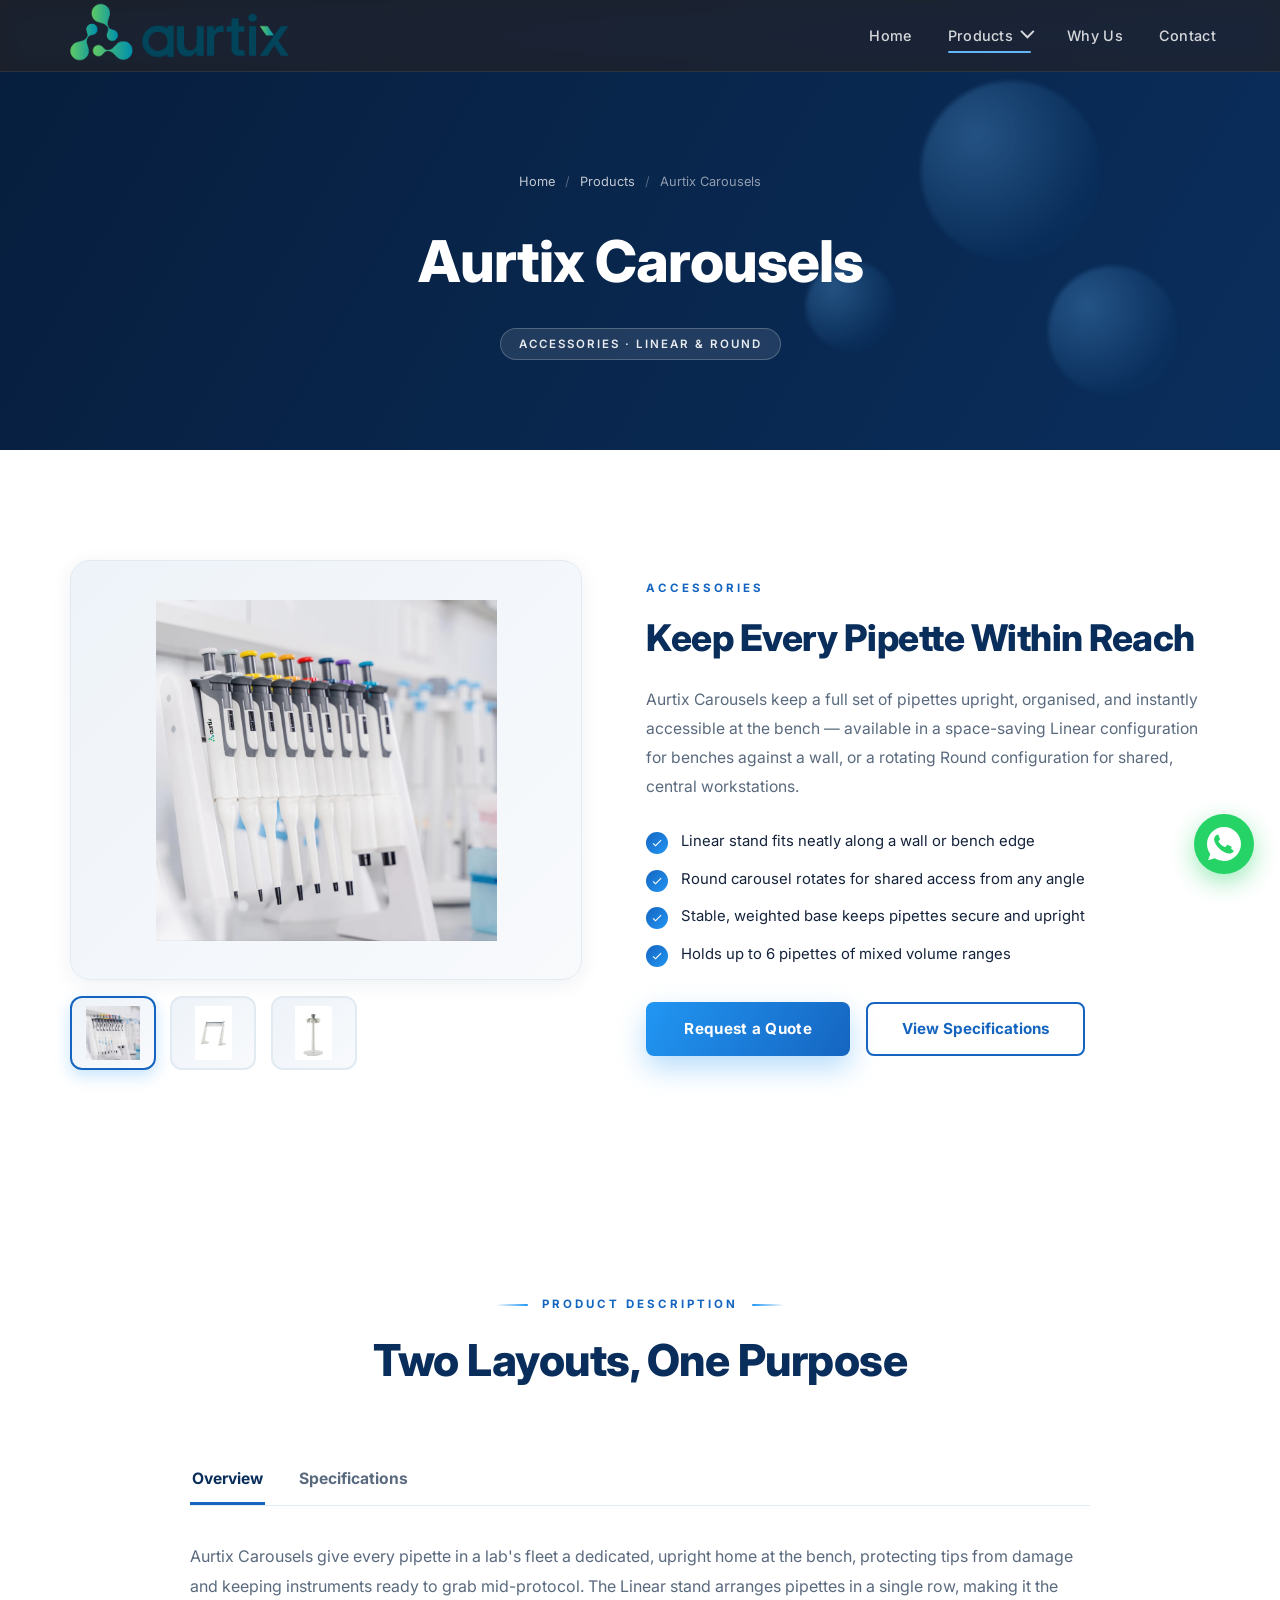
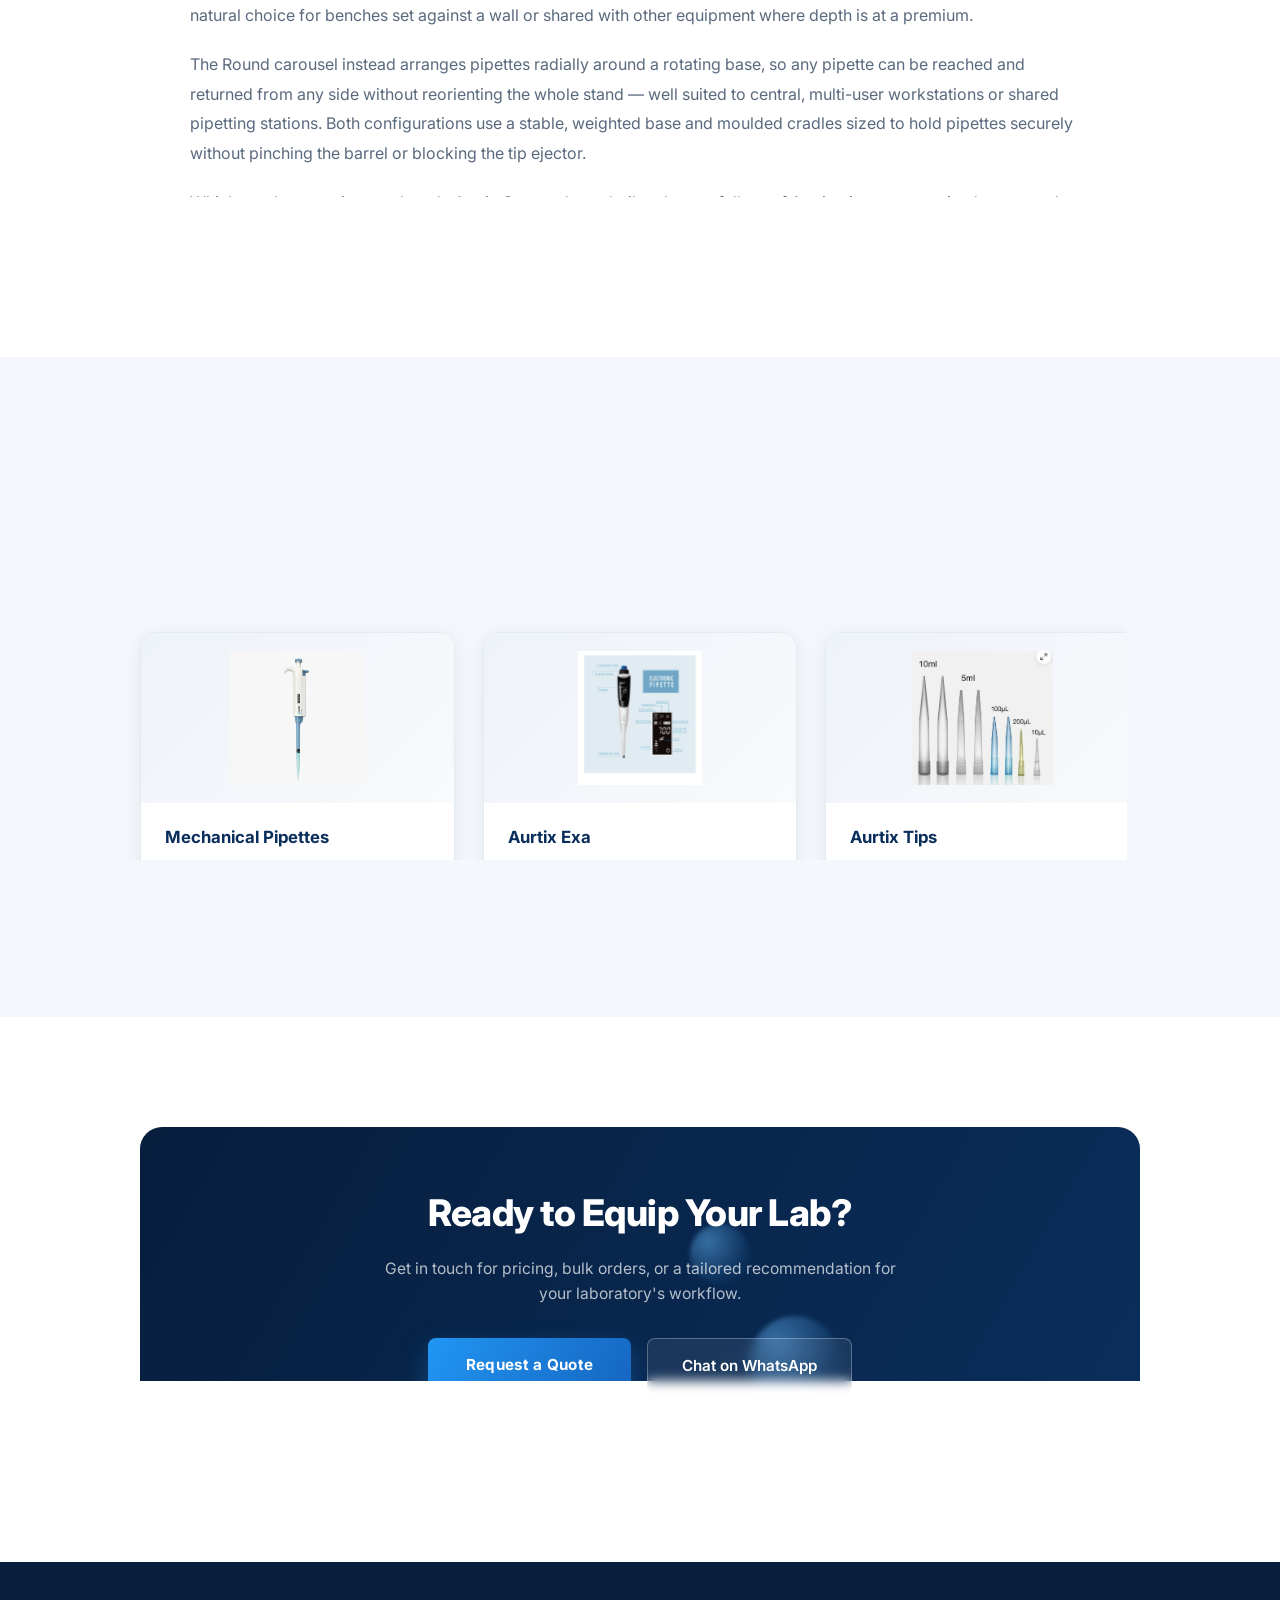
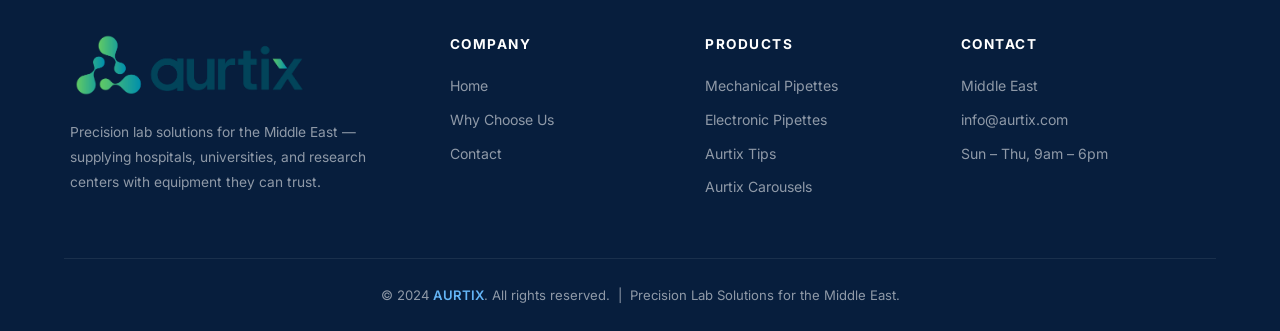
==== aurtix-carousels.html @ 5418d04a "Rebuild product catalog: Liquid Handling, Consumables, Accessories Replaces the old flat catalog (Pi" ====
<!DOCTYPE html>
<html lang="en">
<head>
    <meta charset="UTF-8">
    <meta name="viewport" content="width=device-width, initial-scale=1.0">
    <title>Aurtix Carousels — AURTIX Precision Lab Solutions</title>
    <link rel="preconnect" href="https://fonts.googleapis.com">
    <link rel="preconnect" href="https://fonts.gstatic.com" crossorigin>
    <link href="https://fonts.googleapis.com/css2?family=Inter:wght@400;500;600;700;800&display=swap" rel="stylesheet">
    <link rel="stylesheet" href="css/style.css">
</head>
<body>

<!-- ── Navigation ── -->
<nav id="navbar" class="scrolled">
    <a href="index.html"><img src="images/aurtix_logo_final.png" alt="AURTIX" class="nav-logo"></a>
    <button class="hamburger" id="hamburger" aria-label="Toggle menu">
        <span></span><span></span><span></span>
    </button>
    <ul class="nav-links">
        <li><a href="index.html">Home</a></li>
        <li class="has-dropdown active">
            <a href="index.html#products">Products <i class="chevron"></i></a>
            <div class="dropdown dropdown-mega">
                <div class="dropdown-col dropdown-col-wide">
                    <a class="dd-col-link" href="mechanical-pipettes.html">View All Mechanical Pipettes &#8594;</a>
                    <div class="dropdown-group" role="presentation">Mechanical — Single-Channel</div>
                    <ul>
                        <li><a href="aurtix-lite-single.html"><span class="dd-text">Aurtix Lite<small>TopPette</small></span></a></li>
                        <li><a href="aurtix-neo-single.html"><span class="dd-text">Aurtix Neo<small>Hi-pette</small></span></a></li>
                    </ul>
                    <div class="dropdown-group" role="presentation">Mechanical — Multi-Channel</div>
                    <ul>
                        <li><a href="aurtix-lite-multi.html"><span class="dd-text">Aurtix Lite<small>TopPette</small></span></a></li>
                        <li><a href="aurtix-neo-multi.html"><span class="dd-text">Aurtix Neo<small>Hi-pette</small></span></a></li>
                    </ul>
                    <div class="dropdown-group" role="presentation">Electronic</div>
                    <ul>
                        <li><a href="aurtix-exa.html"><span class="dd-text">Aurtix Exa<small>Electronic Pipette</small></span></a></li>
                    </ul>
                </div>
                <div class="dropdown-col">
                    <div class="dropdown-group" role="presentation">Consumables</div>
                    <ul>
                        <li><a href="aurtix-tips.html"><span class="dd-text">Aurtix Tips</span></a></li>
                    </ul>
                </div>
                <div class="dropdown-col">
                    <div class="dropdown-group" role="presentation">Accessories</div>
                    <ul>
                        <li><a href="aurtix-carousels.html"><span class="dd-text">Aurtix Carousels</span></a></li>
                    </ul>
                </div>
            </div>
        </li>
        <li><a href="index.html#why">Why Us</a></li>
        <li><a href="index.html#contact">Contact</a></li>
    </ul>
</nav>

<!-- ── Page Hero ── -->
<header class="page-hero">
    <div class="orb orb-1"></div>
    <div class="orb orb-2"></div>
    <div class="orb orb-3"></div>
    <div class="breadcrumb">
        <a href="index.html">Home</a>
        <span class="sep">/</span>
        <a href="index.html#products">Products</a>
        <span class="sep">/</span>
        <span>Aurtix Carousels</span>
    </div>
    <h1>Aurtix Carousels</h1>
    <span class="page-tag">Accessories · Linear &amp; Round</span>
</header>

<!-- ── Overview ── -->
<section class="overview">
    <div class="product-overview">
        <div class="reveal reveal-left">
            <div class="gallery-main">
                <img id="gallery-main-img" src="images/products/pipette_stand_linear_1.jpeg" alt="Aurtix Carousels Pipette Stand">
            </div>
            <div class="gallery-thumbs">
                <button class="active" onclick="swapGallery(this, 'images/products/pipette_stand_linear_1.jpeg')"><img src="images/products/pipette_stand_linear_1.jpeg" alt="Linear stand view 1"></button>
                <button onclick="swapGallery(this, 'images/products/pipette_stand_linear_2.jpeg')"><img src="images/products/pipette_stand_linear_2.jpeg" alt="Linear stand view 2"></button>
                <button onclick="swapGallery(this, 'images/products/pipette_stand_round_1.jpeg')"><img src="images/products/pipette_stand_round_1.jpeg" alt="Round stand view"></button>
            </div>
        </div>
        <div class="overview-text reveal reveal-right">
            <span class="section-tag">Accessories</span>
            <h2>Keep Every Pipette Within Reach</h2>
            <p>Aurtix Carousels keep a full set of pipettes upright, organised, and instantly accessible at the bench — available in a space-saving Linear configuration for benches against a wall, or a rotating Round configuration for shared, central workstations.</p>
            <ul class="feature-list">
                <li><span class="check"><svg viewBox="0 0 24 24"><path d="M9 16.2 4.8 12l-1.4 1.4L9 19 21 7l-1.4-1.4L9 16.2z"/></svg></span>Linear stand fits neatly along a wall or bench edge</li>
                <li><span class="check"><svg viewBox="0 0 24 24"><path d="M9 16.2 4.8 12l-1.4 1.4L9 19 21 7l-1.4-1.4L9 16.2z"/></svg></span>Round carousel rotates for shared access from any angle</li>
                <li><span class="check"><svg viewBox="0 0 24 24"><path d="M9 16.2 4.8 12l-1.4 1.4L9 19 21 7l-1.4-1.4L9 16.2z"/></svg></span>Stable, weighted base keeps pipettes secure and upright</li>
                <li><span class="check"><svg viewBox="0 0 24 24"><path d="M9 16.2 4.8 12l-1.4 1.4L9 19 21 7l-1.4-1.4L9 16.2z"/></svg></span>Holds up to 6 pipettes of mixed volume ranges</li>
            </ul>
            <div class="overview-actions">
                <a href="index.html#contact" class="btn-primary">Request a Quote</a>
                <a href="#description" class="btn-outline">View Specifications</a>
            </div>
        </div>
    </div>
</section>

<!-- ── Product Description ── -->
<section id="description">
    <div class="section-header reveal">
        <span class="section-tag">Product Description</span>
        <h2>Two Layouts, One Purpose</h2>
    </div>
    <div class="product-description reveal">
        <div class="tab-bar">
            <button class="tab-btn active" onclick="switchTab(this, 'overview')">Overview</button>
            <button class="tab-btn" onclick="switchTab(this, 'specs')">Specifications</button>
        </div>
        <div class="tab-panel active" data-tab="overview">
            <p>Aurtix Carousels give every pipette in a lab's fleet a dedicated, upright home at the bench, protecting tips from damage and keeping instruments ready to grab mid-protocol. The Linear stand arranges pipettes in a single row, making it the natural choice for benches set against a wall or shared with other equipment where depth is at a premium.</p>
            <p>The Round carousel instead arranges pipettes radially around a rotating base, so any pipette can be reached and returned from any side without reorienting the whole stand — well suited to central, multi-user workstations or shared pipetting stations. Both configurations use a stable, weighted base and moulded cradles sized to hold pipettes securely without pinching the barrel or blocking the tip ejector.</p>
            <p>Whichever layout suits your bench, Aurtix Carousels are built to keep a full set of Aurtix pipettes organised, protected, and always within reach.</p>
        </div>
        <div class="tab-panel" data-tab="specs">
            <div class="specs-wrap">
                <table class="specs-table">
                    <thead>
                        <tr><th>Specification</th><th>Detail</th></tr>
                    </thead>
                    <tbody>
                        <tr><td>Configurations</td><td>Linear (row-mounted) &amp; Round (rotating carousel)</td></tr>
                        <tr><td>Capacity</td><td>Up to 6 pipettes, mixed volume ranges</td></tr>
                        <tr><td>Base</td><td>Weighted, non-slip base for bench stability</td></tr>
                        <tr><td>Material</td><td>Chemical-resistant moulded plastic</td></tr>
                        <tr><td>Compatibility</td><td>Fits Aurtix Lite, Neo, and Exa pipettes</td></tr>
                        <tr><td>Cleaning</td><td>Wipeable surfaces, autoclave-safe cradles</td></tr>
                    </tbody>
                </table>
            </div>
        </div>
    </div>
</section>

<!-- ── Related Products ── -->
<section class="related">
    <div class="section-header reveal">
        <span class="section-tag">Explore More</span>
        <h2>Related Products</h2>
    </div>
    <div class="related-grid stagger">
        <a class="related-card reveal" href="mechanical-pipettes.html">
            <div class="img-wrap"><img src="images/products/aurtix_lite_1.jpeg" alt="Mechanical Pipettes"></div>
            <div class="rc-body">
                <h4>Mechanical Pipettes</h4>
                <span>View Product &#8594;</span>
            </div>
        </a>
        <a class="related-card reveal" href="aurtix-exa.html">
            <div class="img-wrap"><img src="images/products/aurtix_exa_1.jpeg" alt="Aurtix Exa"></div>
            <div class="rc-body">
                <h4>Aurtix Exa</h4>
                <span>View Product &#8594;</span>
            </div>
        </a>
        <a class="related-card reveal" href="aurtix-tips.html">
            <div class="img-wrap"><img src="images/tips.jpeg" alt="Aurtix Tips"></div>
            <div class="rc-body">
                <h4>Aurtix Tips</h4>
                <span>View Product &#8594;</span>
            </div>
        </a>
    </div>
</section>

<!-- ── CTA ── -->
<section>
    <div class="cta-banner reveal">
        <div class="orb orb-2"></div>
        <div class="orb orb-4"></div>
        <h2>Ready to Equip Your Lab?</h2>
        <p>Get in touch for pricing, bulk orders, or a tailored recommendation for your laboratory's workflow.</p>
        <div class="hero-actions">
            <a href="index.html#contact" class="btn-primary">Request a Quote</a>
            <a href="https://wa.me/971567278715" target="_blank" rel="noopener" class="btn-ghost">Chat on WhatsApp</a>
        </div>
    </div>
</section>

<!-- ── Footer ── -->
<footer>
    <div class="footer-grid">
        <div class="footer-brand">
            <img src="images/aurtix_logo_final.png" alt="AURTIX">
            <p>Precision lab solutions for the Middle East — supplying hospitals, universities, and research centers with equipment they can trust.</p>
        </div>
        <div class="footer-col">
            <h4>Company</h4>
            <ul>
                <li><a href="index.html">Home</a></li>
                <!-- <li><a href="index.html#mission">About Us</a></li> -->
                <li><a href="index.html#why">Why Choose Us</a></li>
                <li><a href="index.html#contact">Contact</a></li>
            </ul>
        </div>
        <div class="footer-col">
            <h4>Products</h4>
            <ul>
                <li><a href="mechanical-pipettes.html">Mechanical Pipettes</a></li>
                <li><a href="aurtix-exa.html">Electronic Pipettes</a></li>
                <li><a href="aurtix-tips.html">Aurtix Tips</a></li>
                <li><a href="aurtix-carousels.html">Aurtix Carousels</a></li>
            </ul>
        </div>
        <div class="footer-col">
            <h4>Contact</h4>
            <ul>
                <li>Middle East</li>
                <li>info@aurtix.com</li>
                <li>Sun – Thu, 9am – 6pm</li>
            </ul>
        </div>
    </div>
    <div class="footer-bottom">
        <p>&copy; 2024 <span>AURTIX</span>. All rights reserved. &nbsp;|&nbsp; Precision Lab Solutions for the Middle East.</p>
    </div>
</footer>

<!-- ── WhatsApp Floating Button ── -->
<a href="https://wa.me/971567278715" target="_blank" rel="noopener" class="whatsapp-float" aria-label="Chat with us on WhatsApp">
    <span class="wa-tooltip">Chat with the founder</span>
    <svg viewBox="0 0 32 32" xmlns="http://www.w3.org/2000/svg">
        <path d="M16.004 0h-.008C7.174 0 0 7.176 0 16c0 3.498 1.13 6.74 3.05 9.37L1.05 31.34l6.18-1.976A15.9 15.9 0 0 0 16.004 32C24.826 32 32 24.822 32 16S24.826 0 16.004 0zm9.318 22.594c-.386 1.09-1.92 1.994-3.142 2.258-.836.178-1.928.32-5.604-1.204-4.7-1.948-7.726-6.724-7.962-7.034-.226-.31-1.9-2.53-1.9-4.826 0-2.296 1.166-3.424 1.636-3.904.386-.394.846-.574 1.328-.574.156 0 .296.008.422.014.382.016.574.038.826.64.314.756 1.078 2.652 1.17 2.846.094.194.188.456.056.766-.124.32-.234.46-.444.708-.21.248-.41.438-.62.704-.192.232-.408.482-.166.898.242.408 1.076 1.772 2.31 2.87 1.592 1.418 2.886 1.87 3.346 2.062.342.142.75.108 1.002-.16.32-.342.714-.91 1.116-1.47.286-.4.648-.45.99-.32.348.124 2.206 1.04 2.586 1.23.38.19.632.282.726.44.092.158.092.91-.294 2z"/>
    </svg>
</a>

<script src="js/main.js"></script>

</body>
</html>
---- css/style.css ----
/* ═══════════════════════════════════════════
   AURTIX — Shared Stylesheet
   ═══════════════════════════════════════════ */

* {
    margin: 0;
    padding: 0;
    box-sizing: border-box;
}

:root {
    --primary:      #0a2e5c;
    --primary-dark: #071e3d;
    --accent:       #1565c0;
    --highlight:    #2196f3;
    --sky:          #64b5f6;
    --bg:           #f4f7fb;
    --white:        #ffffff;
    --text-dark:    #14233b;
    --text-muted:   #5a6a7e;
    --border:       #e2eaf2;
    --shadow-sm:    0 4px 20px rgba(20,46,92,0.07);
    --shadow-md:    0 18px 48px rgba(10,46,92,0.14);
    --glow:         0 0 0 1px rgba(33,150,243,0.25), 0 18px 48px rgba(33,150,243,0.22);
}

html { scroll-behavior: smooth; }

body {
    font-family: 'Inter', system-ui, -apple-system, sans-serif;
    color: var(--text-dark);
    background: var(--white);
    -webkit-font-smoothing: antialiased;
    line-height: 1.6;
    overflow-x: hidden;
}

/* ═══ Keyframes ═══ */
@keyframes fadeUp {
    from { opacity: 0; transform: translateY(32px); }
    to   { opacity: 1; transform: translateY(0); }
}

@keyframes fadeIn {
    from { opacity: 0; }
    to   { opacity: 1; }
}

@keyframes kenburns {
    from { transform: scale(1.05) translate(0, 0); }
    to   { transform: scale(1.18) translate(-1.5%, -1%); }
}

@keyframes floatOrb {
    0%, 100% { transform: translate(0, 0); }
    33%      { transform: translate(14px, -22px); }
    66%      { transform: translate(-10px, 12px); }
}

@keyframes bob {
    0%, 100% { transform: translateY(0); }
    50%      { transform: translateY(-10px); }
}

@keyframes gradientMove {
    0%   { background-position: 0% 50%; }
    50%  { background-position: 100% 50%; }
    100% { background-position: 0% 50%; }
}

@keyframes shimmerSweep {
    from { transform: translateX(-150%) skewX(-20deg); }
    to   { transform: translateX(250%) skewX(-20deg); }
}

@keyframes marquee {
    from { transform: translateX(0); }
    to   { transform: translateX(-50%); }
}

@keyframes scrollHint {
    0%   { opacity: 1; transform: translateY(0); }
    70%  { opacity: 0; transform: translateY(14px); }
    100% { opacity: 0; transform: translateY(14px); }
}

@keyframes wa-pulse {
    0%   { box-shadow: 0 8px 24px rgba(37,211,102,0.45), 0 0 0 0 rgba(37,211,102,0.45); }
    70%  { box-shadow: 0 8px 24px rgba(37,211,102,0.45), 0 0 0 16px rgba(37,211,102,0); }
    100% { box-shadow: 0 8px 24px rgba(37,211,102,0.45), 0 0 0 0 rgba(37,211,102,0); }
}

/* ═══ Navigation ═══ */
nav {
    position: fixed;
    top: 0;
    width: 100%;
    background: rgba(35,34,34,0.75);
    backdrop-filter: saturate(180%) blur(14px);
    -webkit-backdrop-filter: saturate(180%) blur(14px);
    z-index: 1000;
    padding: 0 5%;
    display: flex;
    align-items: center;
    justify-content: space-between;
    height: 72px;
    border-bottom: 1px solid rgba(255,255,255,0.08);
    transition: background 0.3s, height 0.3s;
    animation: fadeIn 0.6s ease both;
}

nav.scrolled {
    background: rgba(24,23,23,0.96);
    height: 64px;
}

.nav-logo {
    height: 60px;
    object-fit: contain;
}

.nav-links {
    display: flex;
    gap: 2.25rem;
    list-style: none;
    align-items: center;
}

.nav-links > li { position: relative; }

.nav-links a {
    color: rgba(255,255,255,0.82);
    text-decoration: none;
    font-size: 0.9rem;
    font-weight: 500;
    letter-spacing: 0.3px;
    position: relative;
    transition: color 0.2s;
    display: inline-flex;
    align-items: center;
    gap: 6px;
}

.nav-links > li > a::after {
    content: '';
    position: absolute;
    left: 0;
    bottom: -6px;
    width: 0;
    height: 2px;
    background: var(--sky);
    border-radius: 2px;
    transition: width 0.25s;
}

.nav-links a:hover { color: #fff; }
.nav-links > li > a:hover::after,
.nav-links > li.active > a::after { width: 100%; }

/* Dropdown */
.has-dropdown > a .chevron {
    width: 10px; height: 10px;
    border-right: 2px solid currentColor;
    border-bottom: 2px solid currentColor;
    transform: rotate(45deg) translateY(-2px);
    transition: transform 0.3s;
    margin-left: 2px;
    margin-top: -4px;
}

.has-dropdown:hover > a .chevron,
.has-dropdown.open > a .chevron {
    transform: rotate(225deg) translateY(-2px);
    margin-top: 4px;
}

.dropdown {
    position: absolute;
    top: calc(100% + 16px);
    left: 50%;
    transform: translateX(-50%) translateY(12px);
    min-width: 240px;
    background: rgba(24,23,23,0.97);
    backdrop-filter: blur(18px);
    -webkit-backdrop-filter: blur(18px);
    border: 1px solid rgba(255,255,255,0.1);
    border-radius: 14px;
    list-style: none;
    padding: 0.6rem;
    opacity: 0;
    visibility: hidden;
    transition: opacity 0.28s ease, transform 0.28s ease, visibility 0.28s;
    box-shadow: 0 24px 60px rgba(0,0,0,0.35);
}

.dropdown::before {
    content: '';
    position: absolute;
    top: -16px; left: 0;
    width: 100%; height: 16px;   /* hover bridge */
}

.dropdown::after {
    content: '';
    position: absolute;
    top: -6px; left: 50%;
    transform: translateX(-50%) rotate(45deg);
    width: 12px; height: 12px;
    background: rgba(24,23,23,0.97);
    border-left: 1px solid rgba(255,255,255,0.1);
    border-top: 1px solid rgba(255,255,255,0.1);
}

.has-dropdown:hover .dropdown,
.has-dropdown:focus-within .dropdown,
.has-dropdown.open .dropdown {
    opacity: 1;
    visibility: visible;
    transform: translateX(-50%) translateY(0);
}

.dropdown li a {
    display: flex;
    align-items: center;
    gap: 12px;
    padding: 11px 14px;
    border-radius: 9px;
    color: rgba(255,255,255,0.85);
    font-size: 0.88rem;
    transition: background 0.2s, color 0.2s, transform 0.2s;
    width: 100%;
}

.dropdown li a:hover {
    background: rgba(33,150,243,0.16);
    color: #fff;
    transform: translateX(4px);
}

.dropdown .dd-icon {
    width: 34px; height: 34px;
    flex-shrink: 0;
    border-radius: 9px;
    background: linear-gradient(135deg, var(--accent), var(--highlight));
    display: flex;
    align-items: center;
    justify-content: center;
}

.dropdown .dd-icon svg { width: 18px; height: 18px; fill: #fff; }

.dropdown .dd-text small {
    display: block;
    font-size: 0.7rem;
    color: rgba(255,255,255,0.45);
    font-weight: 400;
}

.dropdown-group {
    padding: 10px 14px 4px;
    font-size: 0.68rem;
    font-weight: 700;
    letter-spacing: 1.5px;
    text-transform: uppercase;
    color: rgba(255,255,255,0.4);
    pointer-events: none;
    user-select: none;
}

/* Mega-menu (Products dropdown) */
.dropdown-mega {
    min-width: 640px;
    display: grid;
    grid-template-columns: 2fr 1fr 1fr;
    gap: 0.25rem 2rem;
}

.dropdown-mega ul {
    list-style: none;
    margin: 0 0 0.4rem;
    padding: 0;
}

.dropdown-col-wide .dropdown-group:not(:first-child) {
    margin-top: 0.3rem;
}

.dd-col-link {
    display: block;
    padding: 8px 14px 10px;
    font-size: 0.78rem;
    font-weight: 700;
    color: var(--sky);
    border-bottom: 1px solid rgba(255,255,255,0.08);
    margin-bottom: 0.4rem;
    border-radius: 0;
    transition: color 0.2s;
}

.dd-col-link:hover {
    color: #fff;
    background: none;
    transform: none;
}

/* Hamburger */
.hamburger {
    display: none;
    flex-direction: column;
    gap: 5px;
    background: none;
    border: none;
    cursor: pointer;
    padding: 8px;
    z-index: 1100;
}

.hamburger span {
    width: 24px; height: 2px;
    background: #fff;
    border-radius: 2px;
    transition: transform 0.3s, opacity 0.3s;
}

body.menu-open .hamburger span:nth-child(1) { transform: translateY(7px) rotate(45deg); }
body.menu-open .hamburger span:nth-child(2) { opacity: 0; }
body.menu-open .hamburger span:nth-child(3) { transform: translateY(-7px) rotate(-45deg); }

/* ═══ Buttons ═══ */
.btn-primary {
    display: inline-block;
    background: linear-gradient(120deg, var(--highlight), var(--accent));
    color: var(--white);
    padding: 15px 38px;
    border-radius: 8px;
    font-weight: 700;
    font-size: 0.95rem;
    text-decoration: none;
    letter-spacing: 0.3px;
    box-shadow: 0 12px 28px rgba(33,150,243,0.32);
    transition: transform 0.2s, box-shadow 0.2s;
    position: relative;
    overflow: hidden;
}

.btn-primary::after {
    content: '';
    position: absolute;
    top: 0; left: 0;
    width: 40%; height: 100%;
    background: linear-gradient(90deg, transparent, rgba(255,255,255,0.35), transparent);
    transform: translateX(-150%) skewX(-20deg);
}

.btn-primary:hover::after { animation: shimmerSweep 0.8s ease; }

.btn-primary:hover {
    transform: translateY(-3px);
    box-shadow: 0 18px 38px rgba(33,150,243,0.42);
}

.btn-ghost {
    display: inline-block;
    background: rgba(255,255,255,0.08);
    border: 1px solid rgba(255,255,255,0.28);
    color: var(--white);
    padding: 15px 34px;
    border-radius: 8px;
    font-weight: 600;
    font-size: 0.95rem;
    text-decoration: none;
    backdrop-filter: blur(6px);
    transition: background 0.2s, transform 0.2s;
}

.btn-ghost:hover {
    background: rgba(255,255,255,0.16);
    transform: translateY(-3px);
}

.btn-outline {
    display: inline-block;
    border: 2px solid var(--accent);
    color: var(--accent);
    padding: 13px 34px;
    border-radius: 8px;
    font-weight: 700;
    font-size: 0.95rem;
    text-decoration: none;
    transition: background 0.2s, color 0.2s, transform 0.2s;
}

.btn-outline:hover {
    background: var(--accent);
    color: #fff;
    transform: translateY(-3px);
}

/* ═══ Sections / headers ═══ */
section { padding: 110px 5%; }

.section-header {
    text-align: center;
    margin-bottom: 3.75rem;
}

.section-tag {
    display: inline-block;
    color: var(--accent);
    font-size: 0.72rem;
    font-weight: 700;
    letter-spacing: 3px;
    text-transform: uppercase;
    margin-bottom: 0.7rem;
    position: relative;
    padding: 0 46px;
}

.section-tag::before,
.section-tag::after {
    content: '';
    position: absolute;
    top: 50%;
    width: 32px;
    height: 2px;
    border-radius: 2px;
    background: linear-gradient(90deg, transparent, var(--highlight));
}

.section-tag::before { left: 0; }
.section-tag::after  { right: 0; transform: scaleX(-1); }

.section-header h2 {
    font-size: clamp(1.9rem, 3.6vw, 2.75rem);
    color: var(--primary);
    font-weight: 800;
    letter-spacing: -0.5px;
}

/* ═══ Reveal on scroll ═══ */
.reveal {
    opacity: 0;
    transform: translateY(28px);
    transition: opacity 0.7s ease, transform 0.7s ease;
    transition-delay: var(--d, 0s);
}

.reveal.visible {
    opacity: 1;
    transform: translateY(0);
}

.reveal-left  { transform: translateX(-40px); }
.reveal-right { transform: translateX(40px); }
.reveal-left.visible,
.reveal-right.visible { transform: translateX(0); }

/* ═══ Hero (index) ═══ */
#hero {
    min-height: 100vh;
    display: flex;
    align-items: center;
    text-align: left;
    position: relative;
    overflow: hidden;
    padding-top: 72px;
}

.hero-slides {
    position: absolute;
    inset: 0;
    z-index: 0;
}

.hero-slide {
    position: absolute;
    inset: 0;
    background-size: cover;
    background-position: center;
    opacity: 0;
    transition: opacity 1.1s ease;
    animation: kenburns 22s ease-in-out infinite alternate;
}

.hero-slide.active {
    opacity: 1;
}

.hero-overlay {
    position: absolute;
    inset: 0;
    background: linear-gradient(105deg,
                rgba(7,30,61,0.94) 0%,
                rgba(10,46,92,0.82) 45%,
                rgba(10,46,92,0.45) 100%);
    z-index: 1;
}

/* Floating orbs */
.orb {
    position: absolute;
    border-radius: 50%;
    background: radial-gradient(circle at 30% 30%, rgba(100,181,246,0.5), rgba(33,150,243,0.06) 70%);
    filter: blur(2px);
    z-index: 1;
    animation: floatOrb 11s ease-in-out infinite;
    pointer-events: none;
}

.orb-1 { width: 180px; height: 180px; top: 18%; right: 14%; animation-duration: 13s; }
.orb-2 { width: 90px;  height: 90px;  top: 58%; right: 30%; animation-duration: 9s;  animation-delay: -3s; }
.orb-3 { width: 130px; height: 130px; bottom: 12%; right: 8%; animation-duration: 15s; animation-delay: -6s; }
.orb-4 { width: 60px;  height: 60px;  top: 30%; left: 55%;  animation-duration: 8s;  animation-delay: -2s; }

.hero-content {
    position: relative;
    z-index: 2;
    max-width: 660px;
    padding: 0 1rem;
}

.hero-content > * { animation: fadeUp 0.9s cubic-bezier(0.22,1,0.36,1) both; }
.hero-content > *:nth-child(1) { animation-delay: 0.15s; }
.hero-content > *:nth-child(2) { animation-delay: 0.3s; }
.hero-content > *:nth-child(3) { animation-delay: 0.45s; }
.hero-content > *:nth-child(4) { animation-delay: 0.6s; }

.hero-badge {
    display: inline-block;
    background: rgba(255,255,255,0.1);
    border: 1px solid rgba(255,255,255,0.2);
    color: rgba(255,255,255,0.92);
    padding: 7px 20px;
    border-radius: 50px;
    font-size: 0.74rem;
    font-weight: 600;
    letter-spacing: 2px;
    text-transform: uppercase;
    margin-bottom: 1.75rem;
    backdrop-filter: blur(6px);
}

.hero-content h1 {
    font-size: clamp(2.5rem, 6vw, 4.4rem);
    color: var(--white);
    font-weight: 800;
    line-height: 1.1;
    margin-bottom: 1.4rem;
    letter-spacing: -1.5px;
}

.hero-content h1 span {
    background: linear-gradient(120deg, var(--sky), #90caf9, var(--highlight), var(--sky));
    background-size: 250% auto;
    -webkit-background-clip: text;
    background-clip: text;
    -webkit-text-fill-color: transparent;
    animation: gradientMove 6s ease infinite;
}

.hero-content p {
    font-size: 1.12rem;
    color: rgba(255,255,255,0.82);
    max-width: 540px;
    margin-bottom: 2.75rem;
    line-height: 1.75;
}

.hero-actions {
    display: flex;
    gap: 1rem;
    flex-wrap: wrap;
}

#heroHeadline, #heroSub {
    transition: opacity 0.3s ease, transform 0.3s ease;
}

#heroHeadline.fade-out, #heroSub.fade-out {
    opacity: 0;
    transform: translateY(8px);
}

/* Hero carousel controls */
.hero-arrow {
    position: absolute;
    top: 50%;
    transform: translateY(-50%);
    z-index: 3;
    width: 44px;
    height: 44px;
    border-radius: 50%;
    border: 1px solid rgba(255,255,255,0.3);
    background: rgba(255,255,255,0.1);
    color: var(--white);
    font-size: 1.5rem;
    line-height: 1;
    cursor: pointer;
    backdrop-filter: blur(6px);
    transition: background 0.2s, border-color 0.2s;
}

.hero-arrow:hover {
    background: rgba(255,255,255,0.25);
    border-color: rgba(255,255,255,0.5);
}

.hero-arrow.prev { left: 24px; }
.hero-arrow.next { right: 24px; }

.hero-dots {
    position: absolute;
    z-index: 3;
    bottom: 38px;
    right: 6%;
    display: flex;
    gap: 8px;
}

.hero-dots .dot {
    width: 9px;
    height: 9px;
    border-radius: 50%;
    background: rgba(255,255,255,0.35);
    cursor: pointer;
    transition: background 0.2s, transform 0.2s;
}

.hero-dots .dot.active {
    background: var(--sky);
    transform: scale(1.3);
}

/* Scroll hint */
.scroll-hint {
    position: absolute;
    bottom: 34px;
    left: 50%;
    transform: translateX(-50%);
    z-index: 2;
    width: 26px; height: 42px;
    border: 2px solid rgba(255,255,255,0.4);
    border-radius: 16px;
    display: flex;
    justify-content: center;
    padding-top: 7px;
}

.scroll-hint::before {
    content: '';
    width: 4px; height: 8px;
    border-radius: 3px;
    background: rgba(255,255,255,0.75);
    animation: scrollHint 1.8s ease-in-out infinite;
}

/* ═══ Marquee strip ═══ */
.marquee-strip {
    background: var(--primary-dark);
    overflow: hidden;
    padding: 18px 0;
    border-top: 1px solid rgba(255,255,255,0.06);
    position: relative;
    z-index: 2;
}

.marquee-track {
    display: flex;
    width: max-content;
    animation: marquee 30s linear infinite;
}

.marquee-strip:hover .marquee-track { animation-play-state: paused; }

.marquee-track span {
    color: rgba(255,255,255,0.55);
    font-size: 0.82rem;
    font-weight: 600;
    letter-spacing: 2.5px;
    text-transform: uppercase;
    white-space: nowrap;
    padding: 0 2.2rem;
    display: flex;
    align-items: center;
    gap: 2.2rem;
}

.marquee-track span::after {
    content: '◆';
    color: var(--highlight);
    font-size: 0.6rem;
}

/* ═══ Stats ═══ */
#stats {
    background: linear-gradient(120deg, var(--primary-dark), var(--primary), #0d3a75);
    background-size: 200% 200%;
    animation: gradientMove 14s ease infinite;
    padding: 72px 5%;
}

.stats-grid {
    display: grid;
    grid-template-columns: repeat(auto-fit, minmax(190px, 1fr));
    gap: 2rem;
    max-width: 1100px;
    margin: 0 auto;
    text-align: center;
}

.stat h3 {
    font-size: clamp(2.2rem, 4vw, 3.2rem);
    font-weight: 800;
    color: #fff;
    letter-spacing: -1px;
    line-height: 1.1;
}

.stat h3 em {
    font-style: normal;
    color: var(--sky);
}

.stat p {
    color: rgba(255,255,255,0.6);
    font-size: 0.85rem;
    font-weight: 500;
    letter-spacing: 1.5px;
    text-transform: uppercase;
    margin-top: 0.4rem;
}

/* ═══ Mission & Vision ═══ */
#mission { background: var(--white); }

.mv-grid {
    display: grid;
    grid-template-columns: 1fr 1fr;
    gap: 2rem;
    max-width: 980px;
    margin: 0 auto;
}

.mv-card {
    background: var(--white);
    border-radius: 18px;
    padding: 2.75rem;
    border: 1px solid var(--border);
    box-shadow: var(--shadow-sm);
    position: relative;
    overflow: hidden;
    transition: transform 0.35s, box-shadow 0.35s;
}

.mv-card::before {
    content: '';
    position: absolute;
    top: 0; left: 0;
    width: 100%;
    height: 4px;
    background: linear-gradient(90deg, var(--accent), var(--highlight), var(--sky), var(--accent));
    background-size: 300% 100%;
    animation: gradientMove 5s linear infinite;
}

.mv-card:hover {
    transform: translateY(-6px);
    box-shadow: var(--glow);
}

.mv-icon {
    width: 56px; height: 56px;
    background: linear-gradient(135deg, var(--accent), var(--highlight));
    border-radius: 14px;
    display: flex;
    align-items: center;
    justify-content: center;
    margin-bottom: 1.4rem;
    box-shadow: 0 8px 20px rgba(33,150,243,0.3);
    transition: transform 0.35s;
}

.mv-card:hover .mv-icon { transform: rotate(-8deg) scale(1.08); }

.mv-icon svg { width: 28px; height: 28px; fill: white; }

.mv-card h3 {
    font-size: 1.35rem;
    color: var(--primary);
    margin-bottom: 0.9rem;
    font-weight: 700;
}

.mv-card p {
    color: var(--text-muted);
    line-height: 1.8;
    font-size: 0.95rem;
}

/* ═══ Why Choose Us ═══ */
#why { background: var(--bg); position: relative; overflow: hidden; }

.why-grid {
    display: grid;
    grid-template-columns: repeat(auto-fit, minmax(280px, 1fr));
    gap: 1.75rem;
    max-width: 1140px;
    margin: 0 auto;
    position: relative;
    z-index: 1;
}

.why-card {
    background: var(--white);
    border: 1px solid var(--border);
    border-radius: 16px;
    padding: 2.25rem;
    box-shadow: var(--shadow-sm);
    transition: transform 0.35s, box-shadow 0.35s, border-color 0.35s;
    position: relative;
    overflow: hidden;
}

.why-card::after {
    content: '';
    position: absolute;
    inset: 0;
    background: radial-gradient(420px circle at var(--mx, 50%) var(--my, 50%), rgba(33,150,243,0.07), transparent 45%);
    opacity: 0;
    transition: opacity 0.3s;
    pointer-events: none;
}

.why-card:hover::after { opacity: 1; }

.why-card:hover {
    transform: translateY(-6px);
    border-color: rgba(33,150,243,0.35);
    box-shadow: var(--shadow-md);
}

.why-icon {
    width: 52px; height: 52px;
    background: linear-gradient(135deg, var(--accent), var(--highlight));
    border-radius: 13px;
    display: flex;
    align-items: center;
    justify-content: center;
    margin-bottom: 1.3rem;
    box-shadow: 0 8px 18px rgba(33,150,243,0.28);
    transition: transform 0.35s;
}

.why-card:hover .why-icon { transform: scale(1.1) rotate(6deg); }

.why-icon svg { width: 26px; height: 26px; fill: white; }

.why-card h3 {
    font-size: 1.15rem;
    color: var(--primary);
    font-weight: 700;
    margin-bottom: 0.6rem;
}

.why-card p {
    color: var(--text-muted);
    font-size: 0.92rem;
    line-height: 1.78;
}

/* ═══ Products (index) ═══ */
#products { background: var(--white); }

.products-grid {
    display: grid;
    grid-template-columns: repeat(auto-fit, minmax(250px, 1fr));
    gap: 2rem;
    max-width: 1240px;
    margin: 0 auto;
}

.product-card {
    background: var(--white);
    border: 1px solid var(--border);
    border-radius: 18px;
    overflow: hidden;
    box-shadow: var(--shadow-sm);
    transition: transform 0.35s, box-shadow 0.35s, border-color 0.35s;
    display: flex;
    flex-direction: column;
    text-decoration: none;
}

.product-card:hover {
    transform: translateY(-8px);
    box-shadow: var(--glow);
    border-color: rgba(33,150,243,0.4);
}

.product-card .carousel-slide img { transition: transform 0.5s ease; }
.product-card:hover .carousel-slide img { transform: scale(1.06); }

/* Carousel */
.carousel {
    position: relative;
    width: 100%;
    height: 250px;
    overflow: hidden;
    background: linear-gradient(135deg, #eef3f9, #f8fafc);
}

.carousel-track {
    display: flex;
    height: 100%;
    transition: transform 0.45s cubic-bezier(0.4,0,0.2,1);
}

.carousel-slide {
    min-width: 100%;
    height: 100%;
}

.carousel-slide img {
    width: 100%;
    height: 100%;
    object-fit: contain;
    padding: 1.4rem;
}

.carousel-btn {
    position: absolute;
    top: 50%;
    transform: translateY(-50%);
    background: rgba(255,255,255,0.85);
    color: var(--primary);
    border: none;
    width: 36px; height: 36px;
    border-radius: 50%;
    cursor: pointer;
    font-size: 1.3rem;
    line-height: 1;
    display: flex;
    align-items: center;
    justify-content: center;
    box-shadow: 0 4px 12px rgba(0,0,0,0.15);
    opacity: 0;
    transition: opacity 0.25s, background 0.2s;
    z-index: 2;
}

.carousel:hover .carousel-btn { opacity: 1; }
.carousel-btn:hover { background: var(--white); color: var(--accent); }
.carousel-btn.prev { left: 12px; }
.carousel-btn.next { right: 12px; }

.carousel-dots {
    position: absolute;
    bottom: 12px;
    width: 100%;
    display: flex;
    justify-content: center;
    gap: 7px;
}

.dot {
    width: 8px; height: 8px;
    border-radius: 50%;
    background: rgba(10,46,92,0.25);
    cursor: pointer;
    transition: background 0.2s, transform 0.2s;
}

.dot.active {
    background: var(--accent);
    transform: scale(1.25);
}

.product-info {
    padding: 1.75rem;
    flex: 1;
    display: flex;
    flex-direction: column;
}

.product-tag {
    display: inline-block;
    background: #e7f1ff;
    color: var(--accent);
    font-size: 0.68rem;
    font-weight: 700;
    padding: 4px 11px;
    border-radius: 50px;
    margin-bottom: 0.7rem;
    letter-spacing: 0.6px;
    text-transform: uppercase;
    align-self: flex-start;
}

.product-info h3 {
    font-size: 1.2rem;
    color: var(--primary);
    font-weight: 700;
    margin-bottom: 0.6rem;
}

.product-info p {
    color: var(--text-muted);
    font-size: 0.9rem;
    line-height: 1.75;
}

.product-link {
    margin-top: 1.1rem;
    color: var(--accent);
    font-size: 0.86rem;
    font-weight: 700;
    display: inline-flex;
    align-items: center;
    gap: 6px;
    transition: gap 0.25s;
}

.product-card:hover .product-link { gap: 12px; }

/* ═══ Contact ═══ */
#contact { background: var(--bg); }

.contact-wrapper {
    display: grid;
    grid-template-columns: 1fr 1.7fr;
    gap: 3.5rem;
    max-width: 1000px;
    margin: 0 auto;
    align-items: start;
}

.contact-info h3 {
    font-size: 1.4rem;
    color: var(--primary);
    font-weight: 700;
    margin-bottom: 0.9rem;
}

.contact-info p {
    color: var(--text-muted);
    line-height: 1.8;
    font-size: 0.95rem;
    margin-bottom: 1.8rem;
}

.contact-detail {
    display: flex;
    gap: 0.85rem;
    margin-bottom: 1rem;
    font-size: 0.9rem;
    color: var(--text-muted);
    align-items: center;
}

.contact-detail .label {
    color: var(--primary);
    font-weight: 700;
    min-width: 64px;
}

.contact-form {
    background: var(--white);
    border-radius: 18px;
    padding: 2.75rem;
    box-shadow: var(--shadow-sm);
    border: 1px solid var(--border);
}

.form-row {
    display: grid;
    grid-template-columns: 1fr 1fr;
    gap: 1rem;
}

.form-group { margin-bottom: 1.2rem; }

.form-group label {
    display: block;
    font-size: 0.8rem;
    font-weight: 600;
    color: var(--text-dark);
    margin-bottom: 0.45rem;
    letter-spacing: 0.2px;
}

.form-group input,
.form-group textarea,
.form-group select {
    width: 100%;
    padding: 12px 14px;
    border: 1px solid var(--border);
    border-radius: 9px;
    font-size: 0.9rem;
    font-family: inherit;
    color: var(--text-dark);
    background: #fafcfe;
    transition: border-color 0.2s, box-shadow 0.2s, background 0.2s;
}

.form-group input:focus,
.form-group textarea:focus,
.form-group select:focus {
    outline: none;
    border-color: var(--accent);
    background: var(--white);
    box-shadow: 0 0 0 4px rgba(21,101,192,0.1);
}

.form-group textarea {
    height: 116px;
    resize: vertical;
}

.btn-submit {
    width: 100%;
    background: linear-gradient(120deg, var(--highlight), var(--accent));
    color: var(--white);
    padding: 14px;
    border: none;
    border-radius: 9px;
    font-size: 0.95rem;
    font-weight: 700;
    cursor: pointer;
    letter-spacing: 0.3px;
    font-family: inherit;
    box-shadow: 0 10px 24px rgba(33,150,243,0.28);
    transition: transform 0.2s, box-shadow 0.2s;
    margin-top: 0.25rem;
    position: relative;
    overflow: hidden;
}

.btn-submit::after {
    content: '';
    position: absolute;
    top: 0; left: 0;
    width: 40%; height: 100%;
    background: linear-gradient(90deg, transparent, rgba(255,255,255,0.35), transparent);
    transform: translateX(-150%) skewX(-20deg);
}

.btn-submit:hover::after { animation: shimmerSweep 0.8s ease; }

.btn-submit:hover {
    transform: translateY(-2px);
    box-shadow: 0 16px 32px rgba(33,150,243,0.36);
}

/* ═══ Footer ═══ */
footer {
    background: var(--primary-dark);
    color: rgba(255,255,255,0.55);
    padding: 4.5rem 5% 0;
    font-size: 0.88rem;
}

.footer-grid {
    display: grid;
    grid-template-columns: 1.6fr 1fr 1fr 1.2fr;
    gap: 3rem;
    max-width: 1140px;
    margin: 0 auto;
    padding-bottom: 3rem;
}

.footer-brand img {
    height: 62px;
    margin-bottom: 1.1rem;
}

.footer-brand p {
    line-height: 1.8;
    max-width: 300px;
    font-size: 0.86rem;
}

.footer-col h4 {
    color: #fff;
    font-size: 0.85rem;
    font-weight: 700;
    letter-spacing: 1.5px;
    text-transform: uppercase;
    margin-bottom: 1.2rem;
}

.footer-col ul { list-style: none; }

.footer-col li { margin-bottom: 0.7rem; }

.footer-col a {
    color: rgba(255,255,255,0.55);
    text-decoration: none;
    transition: color 0.2s, padding-left 0.25s;
}

.footer-col a:hover {
    color: var(--sky);
    padding-left: 6px;
}

.footer-bottom {
    border-top: 1px solid rgba(255,255,255,0.08);
    text-align: center;
    padding: 1.6rem 0;
    font-size: 0.82rem;
}

.footer-bottom span { color: var(--sky); font-weight: 600; }

/* ═══ WhatsApp Floating Button ═══ */
.whatsapp-float {
    position: fixed;
    bottom: 26px;
    right: 26px;
    width: 60px;
    height: 60px;
    background: #25d366;
    border-radius: 50%;
    display: flex;
    align-items: center;
    justify-content: center;
    box-shadow: 0 8px 24px rgba(37,211,102,0.45);
    z-index: 1500;
    transition: transform 0.25s, box-shadow 0.25s;
    animation: wa-pulse 2.4s infinite;
}

.whatsapp-float:hover {
    transform: scale(1.1);
    box-shadow: 0 12px 30px rgba(37,211,102,0.6);
}

.whatsapp-float svg {
    width: 34px;
    height: 34px;
    fill: #fff;
}

.whatsapp-float .wa-tooltip {
    position: absolute;
    right: 72px;
    background: var(--primary-dark);
    color: #fff;
    font-size: 0.8rem;
    font-weight: 500;
    padding: 8px 14px;
    border-radius: 8px;
    white-space: nowrap;
    opacity: 0;
    pointer-events: none;
    transform: translateX(8px);
    transition: opacity 0.25s, transform 0.25s;
}

.whatsapp-float .wa-tooltip::after {
    content: '';
    position: absolute;
    right: -5px;
    top: 50%;
    transform: translateY(-50%);
    border-left: 6px solid var(--primary-dark);
    border-top: 5px solid transparent;
    border-bottom: 5px solid transparent;
}

.whatsapp-float:hover .wa-tooltip {
    opacity: 1;
    transform: translateX(0);
}

/* ═══════════════════════════════════════════
   Product detail pages
   ═══════════════════════════════════════════ */

.page-hero {
    position: relative;
    background: linear-gradient(120deg, var(--primary-dark), var(--primary), #0d3a75);
    background-size: 200% 200%;
    animation: gradientMove 14s ease infinite;
    padding: 168px 5% 90px;
    overflow: hidden;
    text-align: center;
}

.page-hero .orb { opacity: 0.6; }

.breadcrumb {
    position: relative;
    z-index: 2;
    display: inline-flex;
    align-items: center;
    gap: 10px;
    font-size: 0.8rem;
    color: rgba(255,255,255,0.55);
    margin-bottom: 1.4rem;
    animation: fadeUp 0.8s cubic-bezier(0.22,1,0.36,1) both 0.1s;
}

.breadcrumb a {
    color: rgba(255,255,255,0.75);
    text-decoration: none;
    transition: color 0.2s;
}

.breadcrumb a:hover { color: var(--sky); }
.breadcrumb .sep { color: rgba(255,255,255,0.3); }

.page-hero h1 {
    position: relative;
    z-index: 2;
    font-size: clamp(2.3rem, 5vw, 3.6rem);
    color: #fff;
    font-weight: 800;
    letter-spacing: -1px;
    animation: fadeUp 0.8s cubic-bezier(0.22,1,0.36,1) both 0.25s;
}

.page-hero .page-tag {
    position: relative;
    z-index: 2;
    display: inline-block;
    background: rgba(255,255,255,0.1);
    border: 1px solid rgba(255,255,255,0.22);
    color: rgba(255,255,255,0.9);
    padding: 6px 18px;
    border-radius: 50px;
    font-size: 0.72rem;
    font-weight: 600;
    letter-spacing: 2px;
    text-transform: uppercase;
    margin-top: 1.3rem;
    backdrop-filter: blur(6px);
    animation: fadeUp 0.8s cubic-bezier(0.22,1,0.36,1) both 0.4s;
}

.page-hero .catalogue-name {
    position: relative;
    z-index: 2;
    display: block;
    margin-top: 0.9rem;
    font-size: 0.85rem;
    font-style: italic;
    color: rgba(255,255,255,0.55);
    animation: fadeUp 0.8s cubic-bezier(0.22,1,0.36,1) both 0.5s;
}

/* Overview: gallery + description */
.product-overview {
    display: grid;
    grid-template-columns: 1fr 1.1fr;
    gap: 4rem;
    max-width: 1140px;
    margin: 0 auto;
    align-items: center;
}

.gallery-main {
    background: linear-gradient(135deg, #eef3f9, #f8fafc);
    border: 1px solid var(--border);
    border-radius: 20px;
    height: 420px;
    display: flex;
    align-items: center;
    justify-content: center;
    overflow: hidden;
    box-shadow: var(--shadow-sm);
    position: relative;
}

.gallery-main img {
    max-width: 100%;
    max-height: 100%;
    object-fit: contain;
    padding: 2.4rem;
    animation: bob 5s ease-in-out infinite;
    transition: opacity 0.3s ease;
}

.gallery-main img.switching { opacity: 0; }

.gallery-thumbs {
    display: flex;
    gap: 0.9rem;
    margin-top: 1rem;
}

.gallery-thumbs button {
    width: 86px; height: 74px;
    border-radius: 12px;
    border: 2px solid var(--border);
    background: linear-gradient(135deg, #eef3f9, #f8fafc);
    cursor: pointer;
    overflow: hidden;
    padding: 8px;
    transition: border-color 0.25s, transform 0.25s, box-shadow 0.25s;
}

.gallery-thumbs button img {
    width: 100%; height: 100%;
    object-fit: contain;
}

.gallery-thumbs button:hover { transform: translateY(-3px); }

.gallery-thumbs button.active {
    border-color: var(--accent);
    box-shadow: 0 6px 16px rgba(33,150,243,0.25);
}

.overview-text .section-tag { padding: 0 0; }
.overview-text .section-tag::before,
.overview-text .section-tag::after { display: none; }

.overview-text h2 {
    font-size: clamp(1.7rem, 3vw, 2.3rem);
    color: var(--primary);
    font-weight: 800;
    letter-spacing: -0.5px;
    margin-bottom: 1.1rem;
}

.overview-text > p {
    color: var(--text-muted);
    line-height: 1.85;
    font-size: 0.98rem;
    margin-bottom: 1.8rem;
}

.feature-list {
    list-style: none;
    margin-bottom: 2.2rem;
}

.feature-list li {
    display: flex;
    gap: 0.8rem;
    align-items: flex-start;
    color: var(--text-dark);
    font-size: 0.93rem;
    margin-bottom: 0.85rem;
    line-height: 1.6;
}

.feature-list .check {
    flex-shrink: 0;
    width: 22px; height: 22px;
    margin-top: 2px;
    border-radius: 50%;
    background: linear-gradient(135deg, var(--accent), var(--highlight));
    display: flex;
    align-items: center;
    justify-content: center;
}

.feature-list .check svg { width: 12px; height: 12px; fill: #fff; }

.volume-stat {
    display: inline-flex;
    align-items: baseline;
    gap: 10px;
    background: #e7f1ff;
    border: 1px solid rgba(33,150,243,0.25);
    border-radius: 12px;
    padding: 12px 20px;
    margin-bottom: 1.75rem;
}

.volume-stat .label {
    font-size: 0.7rem;
    font-weight: 700;
    letter-spacing: 1px;
    text-transform: uppercase;
    color: var(--accent);
}

.volume-stat .value {
    font-size: 1.05rem;
    font-weight: 700;
    color: var(--primary);
}

.overview-actions {
    display: flex;
    gap: 1rem;
    flex-wrap: wrap;
}

/* Highlights band (retained for pages that still use it) */
.highlights { background: var(--bg); }

.highlights-grid {
    display: grid;
    grid-template-columns: repeat(auto-fit, minmax(240px, 1fr));
    gap: 1.75rem;
    max-width: 1140px;
    margin: 0 auto;
}

/* Product description tabs (Overview / Specifications) */
.product-description {
    max-width: 900px;
    margin: 0 auto;
}

.tab-bar {
    display: flex;
    gap: 2rem;
    border-bottom: 1px solid var(--border);
    margin-bottom: 2.25rem;
}

.tab-btn {
    background: none;
    border: none;
    cursor: pointer;
    padding: 14px 2px;
    font-size: 0.98rem;
    font-weight: 700;
    font-family: inherit;
    color: var(--text-muted);
    border-bottom: 3px solid transparent;
    transition: color 0.2s, border-color 0.2s;
}

.tab-btn:hover { color: var(--primary); }

.tab-btn.active {
    color: var(--primary);
    border-bottom-color: var(--accent);
}

.tab-panel { display: none; }
.tab-panel.active { display: block; animation: fadeUp 0.4s ease both; }

.tab-panel p {
    color: var(--text-muted);
    font-size: 1rem;
    line-height: 1.85;
    margin-bottom: 1.2rem;
}

.tab-panel p:last-child { margin-bottom: 0; }

/* Specs */
.specs-wrap {
    max-width: 860px;
    margin: 0 auto;
    overflow-x: auto;
}

.specs-table {
    width: 100%;
    border-collapse: collapse;
    background: var(--white);
    border-radius: 16px;
    overflow: hidden;
    box-shadow: var(--shadow-sm);
    border: 1px solid var(--border);
}

.specs-table th,
.specs-table td {
    padding: 16px 22px;
    text-align: left;
    font-size: 0.92rem;
}

.specs-table thead th {
    background: linear-gradient(120deg, var(--primary), var(--accent));
    color: #fff;
    font-weight: 700;
    letter-spacing: 0.5px;
}

.specs-table tbody tr {
    border-top: 1px solid var(--border);
    transition: background 0.2s;
}

.specs-table tbody tr:hover { background: #f0f6fd; }

.specs-table td:first-child {
    font-weight: 600;
    color: var(--primary);
    width: 38%;
}

.specs-table td { color: var(--text-muted); }

/* Related products */
.related { background: var(--bg); }

.related-grid {
    display: grid;
    grid-template-columns: repeat(auto-fit, minmax(240px, 1fr));
    gap: 1.75rem;
    max-width: 1000px;
    margin: 0 auto;
}

.related-card {
    background: var(--white);
    border: 1px solid var(--border);
    border-radius: 16px;
    overflow: hidden;
    text-decoration: none;
    box-shadow: var(--shadow-sm);
    transition: transform 0.35s, box-shadow 0.35s, border-color 0.35s;
    display: flex;
    flex-direction: column;
}

.related-card:hover {
    transform: translateY(-7px);
    box-shadow: var(--glow);
    border-color: rgba(33,150,243,0.4);
}

.related-card .img-wrap {
    height: 170px;
    background: linear-gradient(135deg, #eef3f9, #f8fafc);
    display: flex;
    align-items: center;
    justify-content: center;
    overflow: hidden;
}

.related-card img {
    max-height: 100%;
    max-width: 100%;
    object-fit: contain;
    padding: 1.1rem;
    transition: transform 0.5s ease;
}

.related-card:hover img { transform: scale(1.08); }

.related-card .rc-body { padding: 1.3rem 1.5rem 1.5rem; }

.related-card h4 {
    color: var(--primary);
    font-size: 1.05rem;
    font-weight: 700;
    margin-bottom: 0.35rem;
}

.related-card span {
    color: var(--accent);
    font-size: 0.82rem;
    font-weight: 700;
    display: inline-flex;
    align-items: center;
    gap: 6px;
    transition: gap 0.25s;
}

.related-card:hover span { gap: 12px; }

/* CTA banner */
.cta-banner {
    background: linear-gradient(120deg, var(--primary-dark), var(--primary), #0d3a75);
    background-size: 200% 200%;
    animation: gradientMove 14s ease infinite;
    border-radius: 22px;
    max-width: 1000px;
    margin: 0 auto;
    padding: 3.6rem 3rem;
    text-align: center;
    position: relative;
    overflow: hidden;
}

.cta-banner h2 {
    color: #fff;
    font-size: clamp(1.6rem, 3vw, 2.3rem);
    font-weight: 800;
    letter-spacing: -0.5px;
    margin-bottom: 0.8rem;
    position: relative;
    z-index: 2;
}

.cta-banner p {
    color: rgba(255,255,255,0.7);
    max-width: 520px;
    margin: 0 auto 2rem;
    font-size: 0.98rem;
    position: relative;
    z-index: 2;
}

.cta-banner .hero-actions {
    justify-content: center;
    position: relative;
    z-index: 2;
}

/* ═══ Responsive ═══ */
@media (max-width: 900px) {
    .product-overview { grid-template-columns: 1fr; gap: 2.5rem; }
    .footer-grid { grid-template-columns: 1fr 1fr; }
}

@media (max-width: 860px) {
    .hamburger { display: flex; }

    .nav-links {
        position: fixed;
        top: 0;
        right: 0;
        height: 100vh;
        width: min(320px, 82vw);
        background: rgba(22,21,21,0.98);
        backdrop-filter: blur(18px);
        flex-direction: column;
        align-items: flex-start;
        gap: 0.4rem;
        padding: 100px 2rem 2rem;
        transform: translateX(100%);
        transition: transform 0.35s cubic-bezier(0.22,1,0.36,1);
        box-shadow: -20px 0 60px rgba(0,0,0,0.35);
        overflow-y: auto;
    }

    body.menu-open .nav-links { transform: translateX(0); }

    .nav-links > li { width: 100%; }

    .nav-links > li > a {
        display: flex;
        width: 100%;
        padding: 12px 4px;
        font-size: 1rem;
        justify-content: space-between;
    }

    .nav-links > li > a::after { display: none; }

    .dropdown {
        position: static;
        transform: none;
        min-width: 0;
        width: 100%;
        background: rgba(255,255,255,0.05);
        border: none;
        border-radius: 10px;
        box-shadow: none;
        max-height: 0;
        overflow: hidden;
        opacity: 1;
        visibility: visible;
        padding: 0 0.4rem;
        transition: max-height 0.35s ease, padding 0.35s ease;
    }

    .dropdown::before, .dropdown::after { display: none; }

    .dropdown-mega {
        min-width: 0;
        grid-template-columns: 1fr;
        gap: 0;
    }

    .has-dropdown.open .dropdown {
        max-height: 900px;
        padding: 0.5rem 0.4rem;
    }

    .has-dropdown:hover .dropdown { transform: none; }
}

@media (max-width: 640px) {
    section { padding: 80px 6%; }
    .mv-grid { grid-template-columns: 1fr; }
    .contact-wrapper { grid-template-columns: 1fr; gap: 2rem; }
    .form-row { grid-template-columns: 1fr; }
    .hero-content { text-align: left; }
    .hero-arrow { display: none; }
    .hero-dots { right: 50%; transform: translateX(50%); bottom: 24px; }
    .whatsapp-float { bottom: 18px; right: 18px; }
    .footer-grid { grid-template-columns: 1fr; gap: 2rem; }
    .page-hero { padding: 140px 6% 70px; }
    .gallery-main { height: 320px; }
    .cta-banner { padding: 2.6rem 1.6rem; }
    .stats-grid { grid-template-columns: repeat(2, 1fr); }
}

/* ═══ Reduced motion ═══ */
@media (prefers-reduced-motion: reduce) {
    *, *::before, *::after {
        animation-duration: 0.01ms !important;
        animation-iteration-count: 1 !important;
        transition-duration: 0.01ms !important;
    }
    html { scroll-behavior: auto; }
}
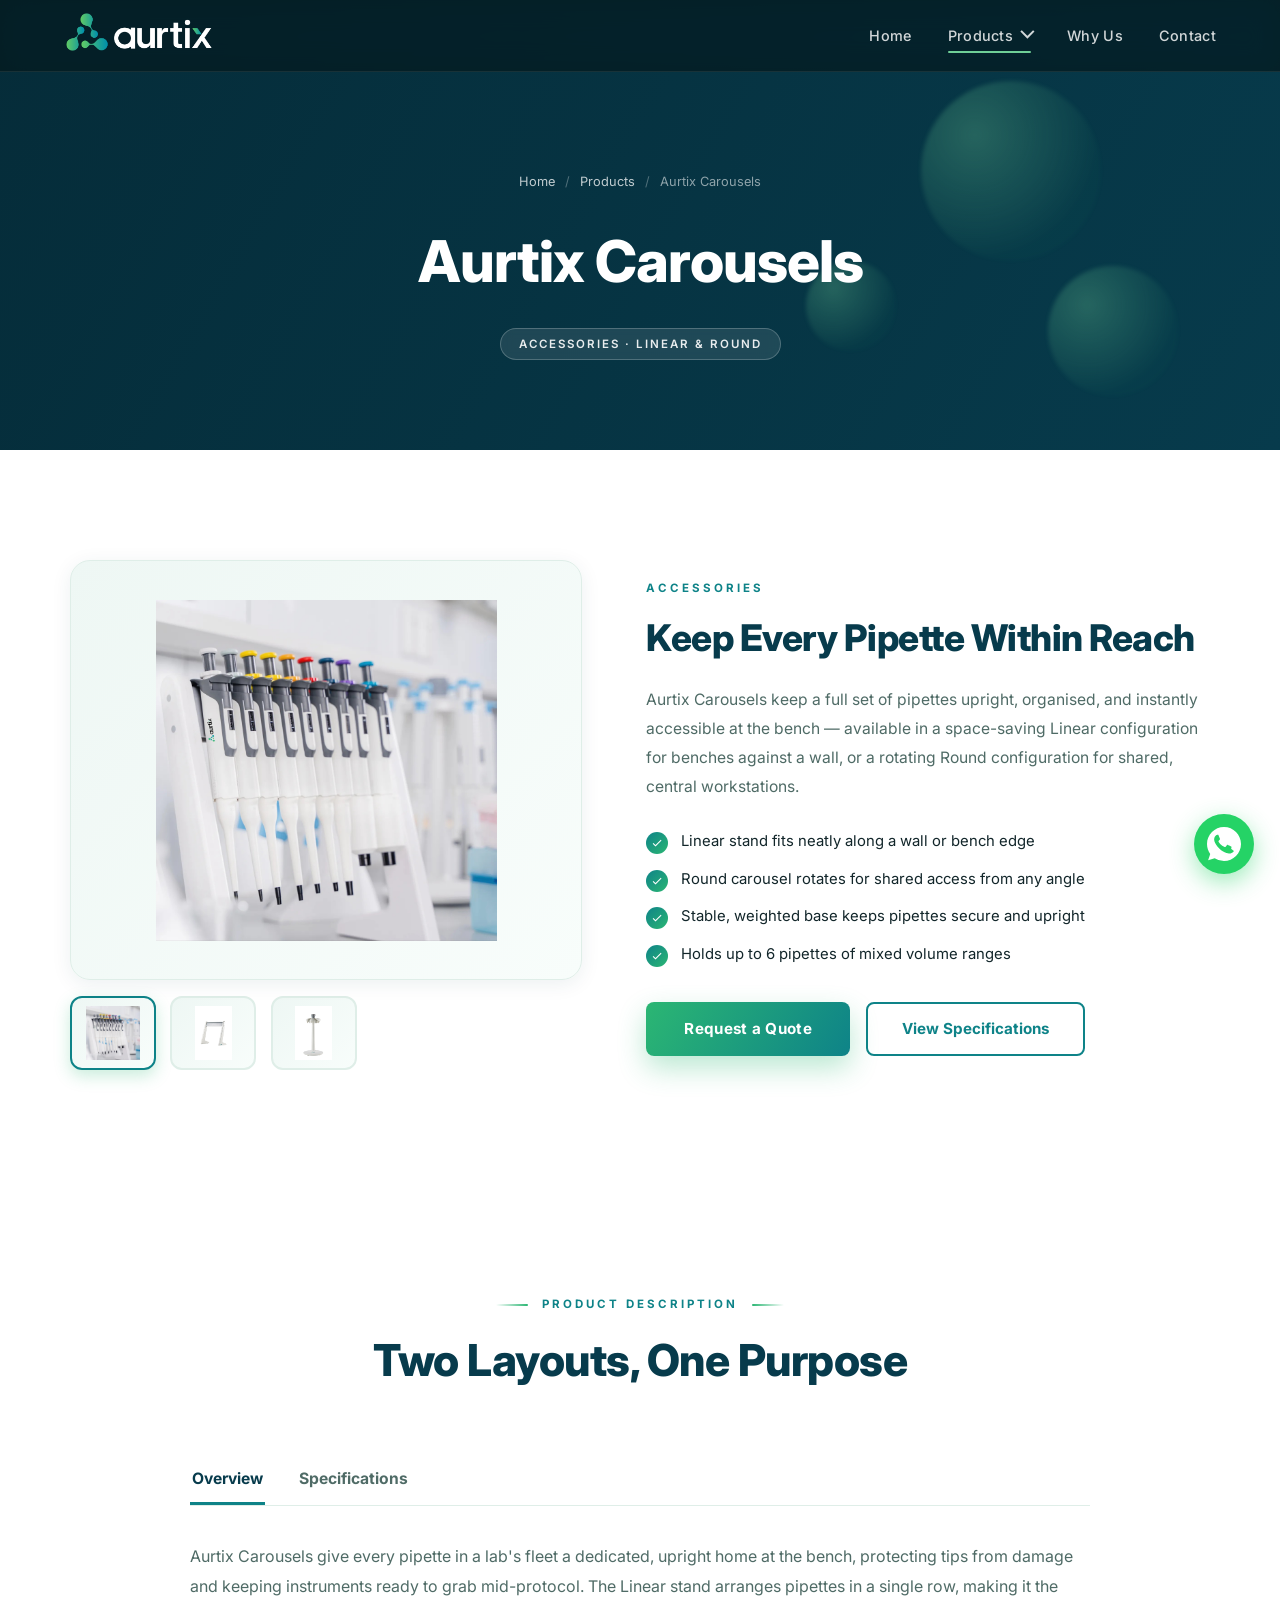
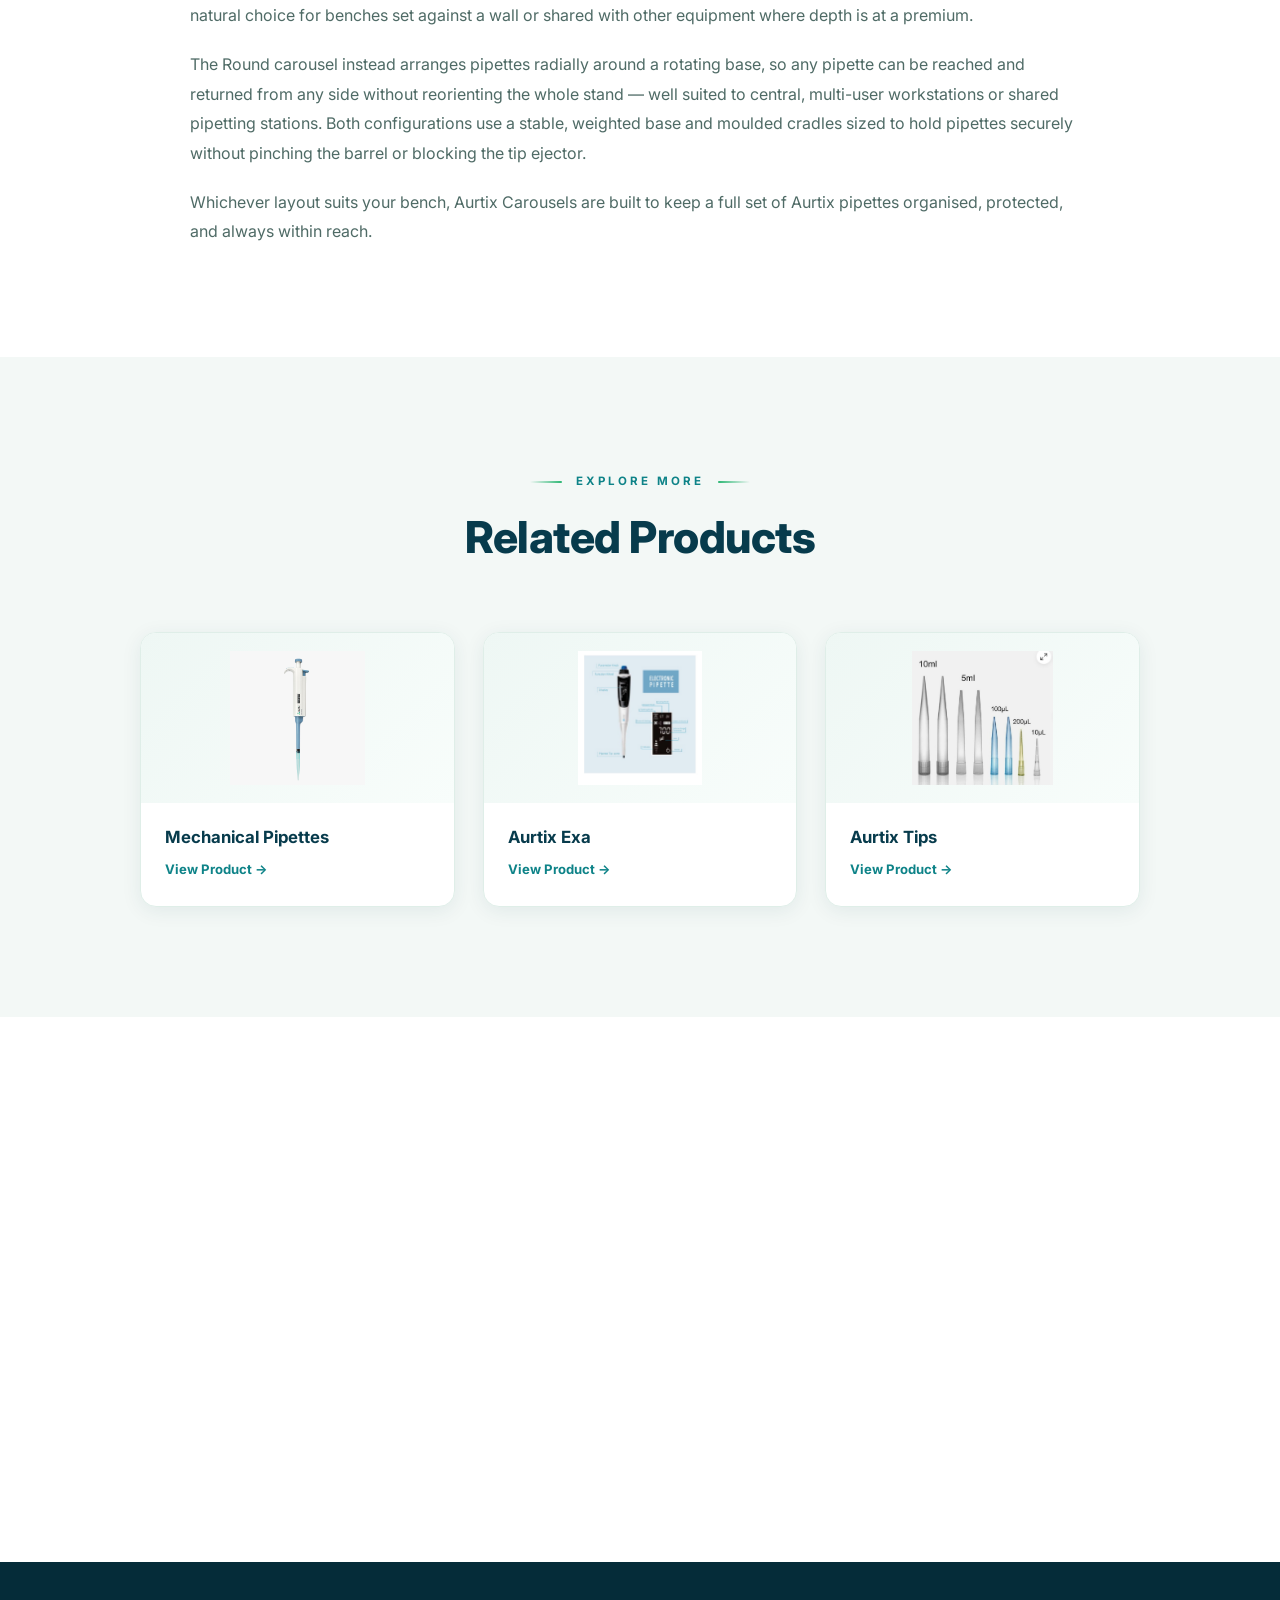
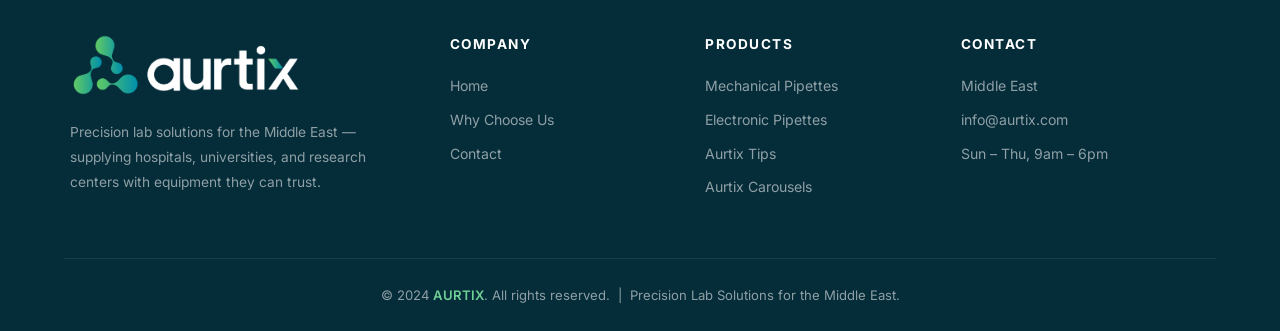
==== commit 329b0ef8: "Swap site logo to logo-white.png everywhere Replace aurtix_logo_final.png with images/logo-white.png" ====
--- a/aurtix-carousels.html
+++ b/aurtix-carousels.html
@@ -13,7 +13,7 @@
 
 <!-- ── Navigation ── -->
 <nav id="navbar" class="scrolled">
-    <a href="index.html"><img src="images/aurtix_logo_final.png" alt="AURTIX" class="nav-logo"></a>
+    <a href="index.html"><img src="images/logo-white.png" alt="AURTIX" class="nav-logo"></a>
     <button class="hamburger" id="hamburger" aria-label="Toggle menu">
         <span></span><span></span><span></span>
     </button>
@@ -190,7 +190,7 @@
 <footer>
     <div class="footer-grid">
         <div class="footer-brand">
-            <img src="images/aurtix_logo_final.png" alt="AURTIX">
+            <img src="images/logo-white.png" alt="AURTIX">
             <p>Precision lab solutions for the Middle East — supplying hospitals, universities, and research centers with equipment they can trust.</p>
         </div>
         <div class="footer-col">
--- a/css/style.css
+++ b/css/style.css
@@ -9,19 +9,19 @@
 }
 
 :root {
-    --primary:      #0a2e5c;
-    --primary-dark: #071e3d;
-    --accent:       #1565c0;
-    --highlight:    #2196f3;
-    --sky:          #64b5f6;
-    --bg:           #f4f7fb;
+    --primary:      #073b4c;
+    --primary-dark: #052c39;
+    --accent:       #0e8388;
+    --highlight:    #2bb673;
+    --sky:          #6fcf97;
+    --bg:           #f3f8f6;
     --white:        #ffffff;
-    --text-dark:    #14233b;
-    --text-muted:   #5a6a7e;
-    --border:       #e2eaf2;
-    --shadow-sm:    0 4px 20px rgba(20,46,92,0.07);
-    --shadow-md:    0 18px 48px rgba(10,46,92,0.14);
-    --glow:         0 0 0 1px rgba(33,150,243,0.25), 0 18px 48px rgba(33,150,243,0.22);
+    --text-dark:    #12262a;
+    --text-muted:   #4f6b66;
+    --border:       #dfeee8;
+    --shadow-sm:    0 4px 20px rgba(7,59,76,0.08);
+    --shadow-md:    0 18px 48px rgba(7,59,76,0.15);
+    --glow:         0 0 0 1px rgba(43,182,115,0.25), 0 18px 48px rgba(43,182,115,0.22);
 }
 
 html { scroll-behavior: smooth; }
@@ -95,7 +95,7 @@
     position: fixed;
     top: 0;
     width: 100%;
-    background: rgba(35,34,34,0.75);
+    background: rgba(6,26,29,0.75);
     backdrop-filter: saturate(180%) blur(14px);
     -webkit-backdrop-filter: saturate(180%) blur(14px);
     z-index: 1000;
@@ -110,12 +110,12 @@
 }
 
 nav.scrolled {
-    background: rgba(24,23,23,0.96);
+    background: rgba(5,20,23,0.96);
     height: 64px;
 }
 
 .nav-logo {
-    height: 60px;
+    height: 40px;
     object-fit: contain;
 }
 
@@ -180,7 +180,7 @@
     left: 50%;
     transform: translateX(-50%) translateY(12px);
     min-width: 240px;
-    background: rgba(24,23,23,0.97);
+    background: rgba(5,20,23,0.97);
     backdrop-filter: blur(18px);
     -webkit-backdrop-filter: blur(18px);
     border: 1px solid rgba(255,255,255,0.1);
@@ -206,7 +206,7 @@
     top: -6px; left: 50%;
     transform: translateX(-50%) rotate(45deg);
     width: 12px; height: 12px;
-    background: rgba(24,23,23,0.97);
+    background: rgba(5,20,23,0.97);
     border-left: 1px solid rgba(255,255,255,0.1);
     border-top: 1px solid rgba(255,255,255,0.1);
 }
@@ -232,7 +232,7 @@
 }
 
 .dropdown li a:hover {
-    background: rgba(33,150,243,0.16);
+    background: rgba(43,182,115,0.16);
     color: #fff;
     transform: translateX(4px);
 }
@@ -337,7 +337,7 @@
     font-size: 0.95rem;
     text-decoration: none;
     letter-spacing: 0.3px;
-    box-shadow: 0 12px 28px rgba(33,150,243,0.32);
+    box-shadow: 0 12px 28px rgba(43,182,115,0.32);
     transition: transform 0.2s, box-shadow 0.2s;
     position: relative;
     overflow: hidden;
@@ -356,7 +356,7 @@
 
 .btn-primary:hover {
     transform: translateY(-3px);
-    box-shadow: 0 18px 38px rgba(33,150,243,0.42);
+    box-shadow: 0 18px 38px rgba(43,182,115,0.42);
 }
 
 .btn-ghost {
@@ -490,9 +490,9 @@
     position: absolute;
     inset: 0;
     background: linear-gradient(105deg,
-                rgba(7,30,61,0.94) 0%,
-                rgba(10,46,92,0.82) 45%,
-                rgba(10,46,92,0.45) 100%);
+                rgba(5,44,57,0.94) 0%,
+                rgba(7,59,76,0.82) 45%,
+                rgba(7,59,76,0.45) 100%);
     z-index: 1;
 }
 
@@ -500,7 +500,7 @@
 .orb {
     position: absolute;
     border-radius: 50%;
-    background: radial-gradient(circle at 30% 30%, rgba(100,181,246,0.5), rgba(33,150,243,0.06) 70%);
+    background: radial-gradient(circle at 30% 30%, rgba(111,207,151,0.5), rgba(43,182,115,0.06) 70%);
     filter: blur(2px);
     z-index: 1;
     animation: floatOrb 11s ease-in-out infinite;
@@ -550,7 +550,7 @@
 }
 
 .hero-content h1 span {
-    background: linear-gradient(120deg, var(--sky), #90caf9, var(--highlight), var(--sky));
+    background: linear-gradient(120deg, var(--sky), #8de8c3, var(--highlight), var(--sky));
     background-size: 250% auto;
     -webkit-background-clip: text;
     background-clip: text;
@@ -693,7 +693,7 @@
 
 /* ═══ Stats ═══ */
 #stats {
-    background: linear-gradient(120deg, var(--primary-dark), var(--primary), #0d3a75);
+    background: linear-gradient(120deg, var(--primary-dark), var(--primary), #0f5f73);
     background-size: 200% 200%;
     animation: gradientMove 14s ease infinite;
     padding: 72px 5%;
@@ -776,7 +776,7 @@
     align-items: center;
     justify-content: center;
     margin-bottom: 1.4rem;
-    box-shadow: 0 8px 20px rgba(33,150,243,0.3);
+    box-shadow: 0 8px 20px rgba(43,182,115,0.3);
     transition: transform 0.35s;
 }
 
@@ -825,7 +825,7 @@
     content: '';
     position: absolute;
     inset: 0;
-    background: radial-gradient(420px circle at var(--mx, 50%) var(--my, 50%), rgba(33,150,243,0.07), transparent 45%);
+    background: radial-gradient(420px circle at var(--mx, 50%) var(--my, 50%), rgba(43,182,115,0.07), transparent 45%);
     opacity: 0;
     transition: opacity 0.3s;
     pointer-events: none;
@@ -835,25 +835,88 @@
 
 .why-card:hover {
     transform: translateY(-6px);
-    border-color: rgba(33,150,243,0.35);
+    border-color: rgba(43,182,115,0.35);
     box-shadow: var(--shadow-md);
 }
 
 .why-icon {
-    width: 52px; height: 52px;
-    background: linear-gradient(135deg, var(--accent), var(--highlight));
-    border-radius: 13px;
+    width: 104px; height: 64px;
+    background: linear-gradient(135deg, rgba(14,131,136,0.1), rgba(43,182,115,0.1));
+    border-radius: 14px;
     display: flex;
     align-items: center;
     justify-content: center;
     margin-bottom: 1.3rem;
-    box-shadow: 0 8px 18px rgba(33,150,243,0.28);
-    transition: transform 0.35s;
-}
-
-.why-card:hover .why-icon { transform: scale(1.1) rotate(6deg); }
-
-.why-icon svg { width: 26px; height: 26px; fill: white; }
+    overflow: hidden;
+    position: relative;
+    transition: transform 0.35s, background 0.35s;
+}
+
+.why-card:hover .why-icon { transform: scale(1.04); }
+
+.why-icon svg { width: 100%; height: 100%; display: block; }
+
+/* ═══ Why-card mini illustrations ═══ */
+@keyframes iconRingPulse {
+    0%   { transform: scale(0.75); opacity: 0.6; }
+    75%  { transform: scale(1.45); opacity: 0; }
+    100% { transform: scale(1.45); opacity: 0; }
+}
+
+.icon-ring {
+    transform-box: fill-box;
+    transform-origin: center;
+    animation: iconRingPulse 2.6s ease-out infinite;
+}
+
+.icon-ring2 {
+    transform-box: fill-box;
+    transform-origin: center;
+    animation: iconRingPulse 2.6s ease-out infinite;
+    animation-delay: 0.35s;
+}
+
+@keyframes iconBarPulse {
+    0%, 100% { transform: scaleY(0.82); opacity: 0.6; }
+    50%      { transform: scaleY(1); opacity: 1; }
+}
+
+.icon-bar {
+    transform-box: fill-box;
+    transform-origin: bottom;
+    animation: iconBarPulse 1.8s ease-in-out infinite;
+}
+
+.icon-bar:nth-of-type(2) { animation-delay: 0.2s; }
+.icon-bar:nth-of-type(3) { animation-delay: 0.4s; }
+
+@keyframes iconTruckDrive {
+    0%   { transform: translateX(-34px); }
+    100% { transform: translateX(130px); }
+}
+
+.icon-truck { animation: iconTruckDrive 3.4s linear infinite; }
+
+@keyframes iconTagShine {
+    0%   { transform: translateX(-70px) rotate(20deg); opacity: 0; }
+    12%  { opacity: 0.85; }
+    45%  { opacity: 0.85; }
+    58%  { opacity: 0; }
+    100% { transform: translateX(90px) rotate(20deg); opacity: 0; }
+}
+
+.icon-shine { animation: iconTagShine 3s ease-in-out infinite; }
+
+@keyframes iconDotPulse {
+    0%, 100% { transform: scale(1); opacity: 1; }
+    50%      { transform: scale(1.6); opacity: 0.45; }
+}
+
+.icon-dot {
+    transform-box: fill-box;
+    transform-origin: center;
+    animation: iconDotPulse 1.6s ease-in-out infinite;
+}
 
 .why-card h3 {
     font-size: 1.15rem;
@@ -894,7 +957,7 @@
 .product-card:hover {
     transform: translateY(-8px);
     box-shadow: var(--glow);
-    border-color: rgba(33,150,243,0.4);
+    border-color: rgba(43,182,115,0.4);
 }
 
 .product-card .carousel-slide img { transition: transform 0.5s ease; }
@@ -906,7 +969,7 @@
     width: 100%;
     height: 250px;
     overflow: hidden;
-    background: linear-gradient(135deg, #eef3f9, #f8fafc);
+    background: linear-gradient(135deg, #eef7f4, #f8fdfb);
 }
 
 .carousel-track {
@@ -965,7 +1028,7 @@
 .dot {
     width: 8px; height: 8px;
     border-radius: 50%;
-    background: rgba(10,46,92,0.25);
+    background: rgba(7,59,76,0.25);
     cursor: pointer;
     transition: background 0.2s, transform 0.2s;
 }
@@ -984,7 +1047,7 @@
 
 .product-tag {
     display: inline-block;
-    background: #e7f1ff;
+    background: #e3f6f1;
     color: var(--accent);
     font-size: 0.68rem;
     font-weight: 700;
@@ -1098,7 +1161,7 @@
     font-size: 0.9rem;
     font-family: inherit;
     color: var(--text-dark);
-    background: #fafcfe;
+    background: #fafdfc;
     transition: border-color 0.2s, box-shadow 0.2s, background 0.2s;
 }
 
@@ -1128,7 +1191,7 @@
     cursor: pointer;
     letter-spacing: 0.3px;
     font-family: inherit;
-    box-shadow: 0 10px 24px rgba(33,150,243,0.28);
+    box-shadow: 0 10px 24px rgba(43,182,115,0.28);
     transition: transform 0.2s, box-shadow 0.2s;
     margin-top: 0.25rem;
     position: relative;
@@ -1148,7 +1211,7 @@
 
 .btn-submit:hover {
     transform: translateY(-2px);
-    box-shadow: 0 16px 32px rgba(33,150,243,0.36);
+    box-shadow: 0 16px 32px rgba(43,182,115,0.36);
 }
 
 /* ═══ Footer ═══ */
@@ -1279,7 +1342,7 @@
 
 .page-hero {
     position: relative;
-    background: linear-gradient(120deg, var(--primary-dark), var(--primary), #0d3a75);
+    background: linear-gradient(120deg, var(--primary-dark), var(--primary), #0f5f73);
     background-size: 200% 200%;
     animation: gradientMove 14s ease infinite;
     padding: 168px 5% 90px;
@@ -1360,7 +1423,7 @@
 }
 
 .gallery-main {
-    background: linear-gradient(135deg, #eef3f9, #f8fafc);
+    background: linear-gradient(135deg, #eef7f4, #f8fdfb);
     border: 1px solid var(--border);
     border-radius: 20px;
     height: 420px;
@@ -1393,7 +1456,7 @@
     width: 86px; height: 74px;
     border-radius: 12px;
     border: 2px solid var(--border);
-    background: linear-gradient(135deg, #eef3f9, #f8fafc);
+    background: linear-gradient(135deg, #eef7f4, #f8fdfb);
     cursor: pointer;
     overflow: hidden;
     padding: 8px;
@@ -1409,7 +1472,7 @@
 
 .gallery-thumbs button.active {
     border-color: var(--accent);
-    box-shadow: 0 6px 16px rgba(33,150,243,0.25);
+    box-shadow: 0 6px 16px rgba(43,182,115,0.25);
 }
 
 .overview-text .section-tag { padding: 0 0; }
@@ -1463,8 +1526,8 @@
     display: inline-flex;
     align-items: baseline;
     gap: 10px;
-    background: #e7f1ff;
-    border: 1px solid rgba(33,150,243,0.25);
+    background: #e3f6f1;
+    border: 1px solid rgba(43,182,115,0.25);
     border-radius: 12px;
     padding: 12px 20px;
     margin-bottom: 1.75rem;
@@ -1582,7 +1645,7 @@
     transition: background 0.2s;
 }
 
-.specs-table tbody tr:hover { background: #f0f6fd; }
+.specs-table tbody tr:hover { background: #eef8f4; }
 
 .specs-table td:first-child {
     font-weight: 600;
@@ -1618,12 +1681,12 @@
 .related-card:hover {
     transform: translateY(-7px);
     box-shadow: var(--glow);
-    border-color: rgba(33,150,243,0.4);
+    border-color: rgba(43,182,115,0.4);
 }
 
 .related-card .img-wrap {
     height: 170px;
-    background: linear-gradient(135deg, #eef3f9, #f8fafc);
+    background: linear-gradient(135deg, #eef7f4, #f8fdfb);
     display: flex;
     align-items: center;
     justify-content: center;
@@ -1663,7 +1726,7 @@
 
 /* CTA banner */
 .cta-banner {
-    background: linear-gradient(120deg, var(--primary-dark), var(--primary), #0d3a75);
+    background: linear-gradient(120deg, var(--primary-dark), var(--primary), #0f5f73);
     background-size: 200% 200%;
     animation: gradientMove 14s ease infinite;
     border-radius: 22px;
@@ -1715,7 +1778,7 @@
         right: 0;
         height: 100vh;
         width: min(320px, 82vw);
-        background: rgba(22,21,21,0.98);
+        background: rgba(6,22,25,0.98);
         backdrop-filter: blur(18px);
         flex-direction: column;
         align-items: flex-start;
